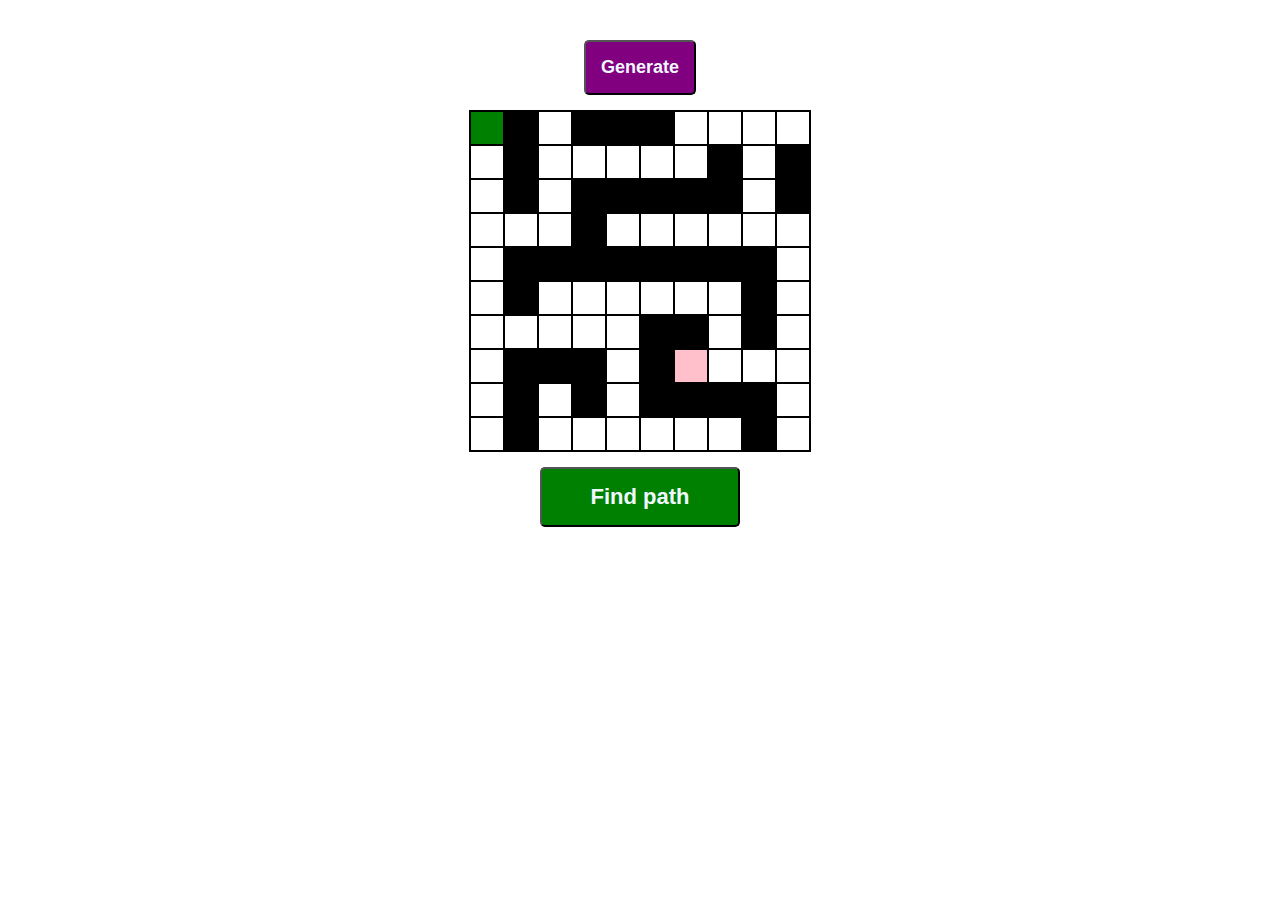
==== carousel/index.html @ 3d4214c8 "Initial commit" ====
<!DOCTYPE html>
<html>
  <head>
    <meta charset="utf-8">
    <meta name="viewport" content="width=device-width,initial-scale=1.0">
    <link href="main.css" rel="stylesheet">
    <title>carousel</title>
</head>
<body>
  <div class="wrapper">
      <div class="button-hold">
          <button id="generateGrid">Generate</button>
        </div>
      <table id="table">
      </table>
      <button id="findPath" class="button">Find path</button>
      <table id="tableSecond">
      </table>
  </div>
</body>
<script src="main.js"></script>
</html>
---- carousel/main.css ----
.wrapper {
    margin: 40px auto;
}
.button-hold {
    display: flex;
    justify-content: center;
    width: 400px;
    margin: 0 auto 15px;
}

.button-hold button {
    font-size: 18px;
    font-weight: bold;
    background: purple;
    color: aliceblue;
    padding: 15px;
    cursor: pointer;
    border-radius: 5px;
}

#table,
#tableSecond {
    margin: 0 auto;
    table-layout: fixed;
    border-collapse: collapse;
}

.cell{
    border: 2px solid black;
    width: 30px;
    height: 30px; 
}

.button{
    width: 200px;
    margin: 15px auto;
    font-size: 22px;
    font-weight: bold;
    background: green;
    color: aliceblue;
    padding: 15px;
    cursor: pointer;
    border-radius: 5px;
    display: block;
}
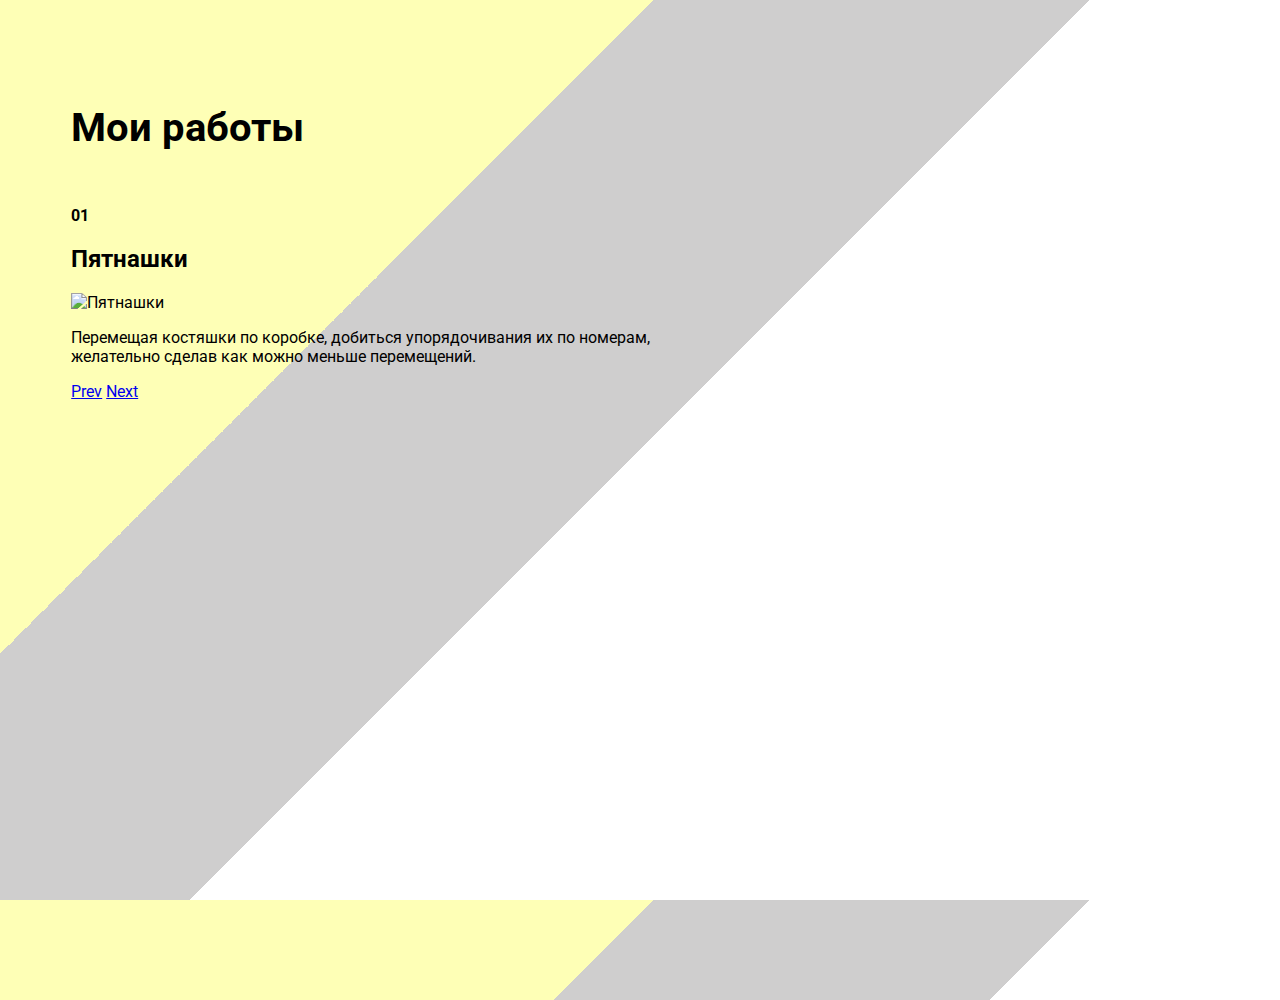
==== commit b285ba06: "Start css" ====
--- a/carousel/index.html
+++ b/carousel/index.html
@@ -4,18 +4,31 @@
     <meta charset="utf-8">
     <meta name="viewport" content="width=device-width,initial-scale=1.0">
     <link href="main.css" rel="stylesheet">
+    <link href="https://fonts.googleapis.com/css?family=Roboto:400,700" rel="stylesheet">
     <title>carousel</title>
 </head>
 <body>
   <div class="wrapper">
-      <div class="button-hold">
-          <button id="generateGrid">Generate</button>
-        </div>
-      <table id="table">
-      </table>
-      <button id="findPath" class="button">Find path</button>
-      <table id="tableSecond">
-      </table>
+    <h1>Мои работы</h1>
+    <div class="carousel">
+      <div class="mask">
+          <div class="slideset">
+              <div class="slide">
+                <strong>01</strong>
+                <h2>Пятнашки</h2>
+                <img src="images/img01.jpg" alt="Пятнашки" width="" height="">
+                <p>Перемещая костяшки по коробке, добиться упорядочивания их по номерам, желательно сделав как можно меньше перемещений.</p>
+              </div>
+              <div class="slide">Slide 2</div>
+              <div class="slide">Slide 3</div>
+              <div class="slide">Slide 4</div>
+              <div class="slide">Slide 5</div>
+          </div>
+      </div>
+      <a href="#" class="btn-prev">Prev</a>
+      <a href="#" class="btn-next">Next</a>
+      <div class="pagination"></div>
+  </div>
   </div>
 </body>
 <script src="main.js"></script>
--- a/carousel/main.css
+++ b/carousel/main.css
@@ -1,45 +1,38 @@
+html {
+    height: 100%;
+}
+body{
+    height: 100%;
+    font-family: 'Roboto', sans-serif;
+    background: linear-gradient( 135deg, #feffb6 30%, #cfcece 0, #cfcece 50%, #feffb6 0, #fff 0%, #fff 0 );
+}
 .wrapper {
-    margin: 40px auto;
-}
-.button-hold {
-    display: flex;
-    justify-content: center;
-    width: 400px;
-    margin: 0 auto 15px;
+    max-width: 90%;
+    margin: 100px auto;
 }
 
-.button-hold button {
-    font-size: 18px;
-    font-weight: bold;
-    background: purple;
-    color: aliceblue;
-    padding: 15px;
-    cursor: pointer;
-    border-radius: 5px;
+h1{
+    font-size: 40px;
+    line-height: 56px;
+    font-weight: 700;
+    margin-bottom: 50px;
+}
+.carousel {
+    position: relative;
 }
 
-#table,
-#tableSecond {
-    margin: 0 auto;
-    table-layout: fixed;
-    border-collapse: collapse;
+.carousel .mask {
+    position: relative;
+    overflow: hidden;
+    width: 600px;
 }
 
-.cell{
-    border: 2px solid black;
-    width: 30px;
-    height: 30px; 
+.carousel .slideset {
+    width: 99999px;
+    float: left;
 }
 
-.button{
-    width: 200px;
-    margin: 15px auto;
-    font-size: 22px;
-    font-weight: bold;
-    background: green;
-    color: aliceblue;
-    padding: 15px;
-    cursor: pointer;
-    border-radius: 5px;
-    display: block;
+.carousel .slide {
+    width: 600px;
+    float: left;
 }
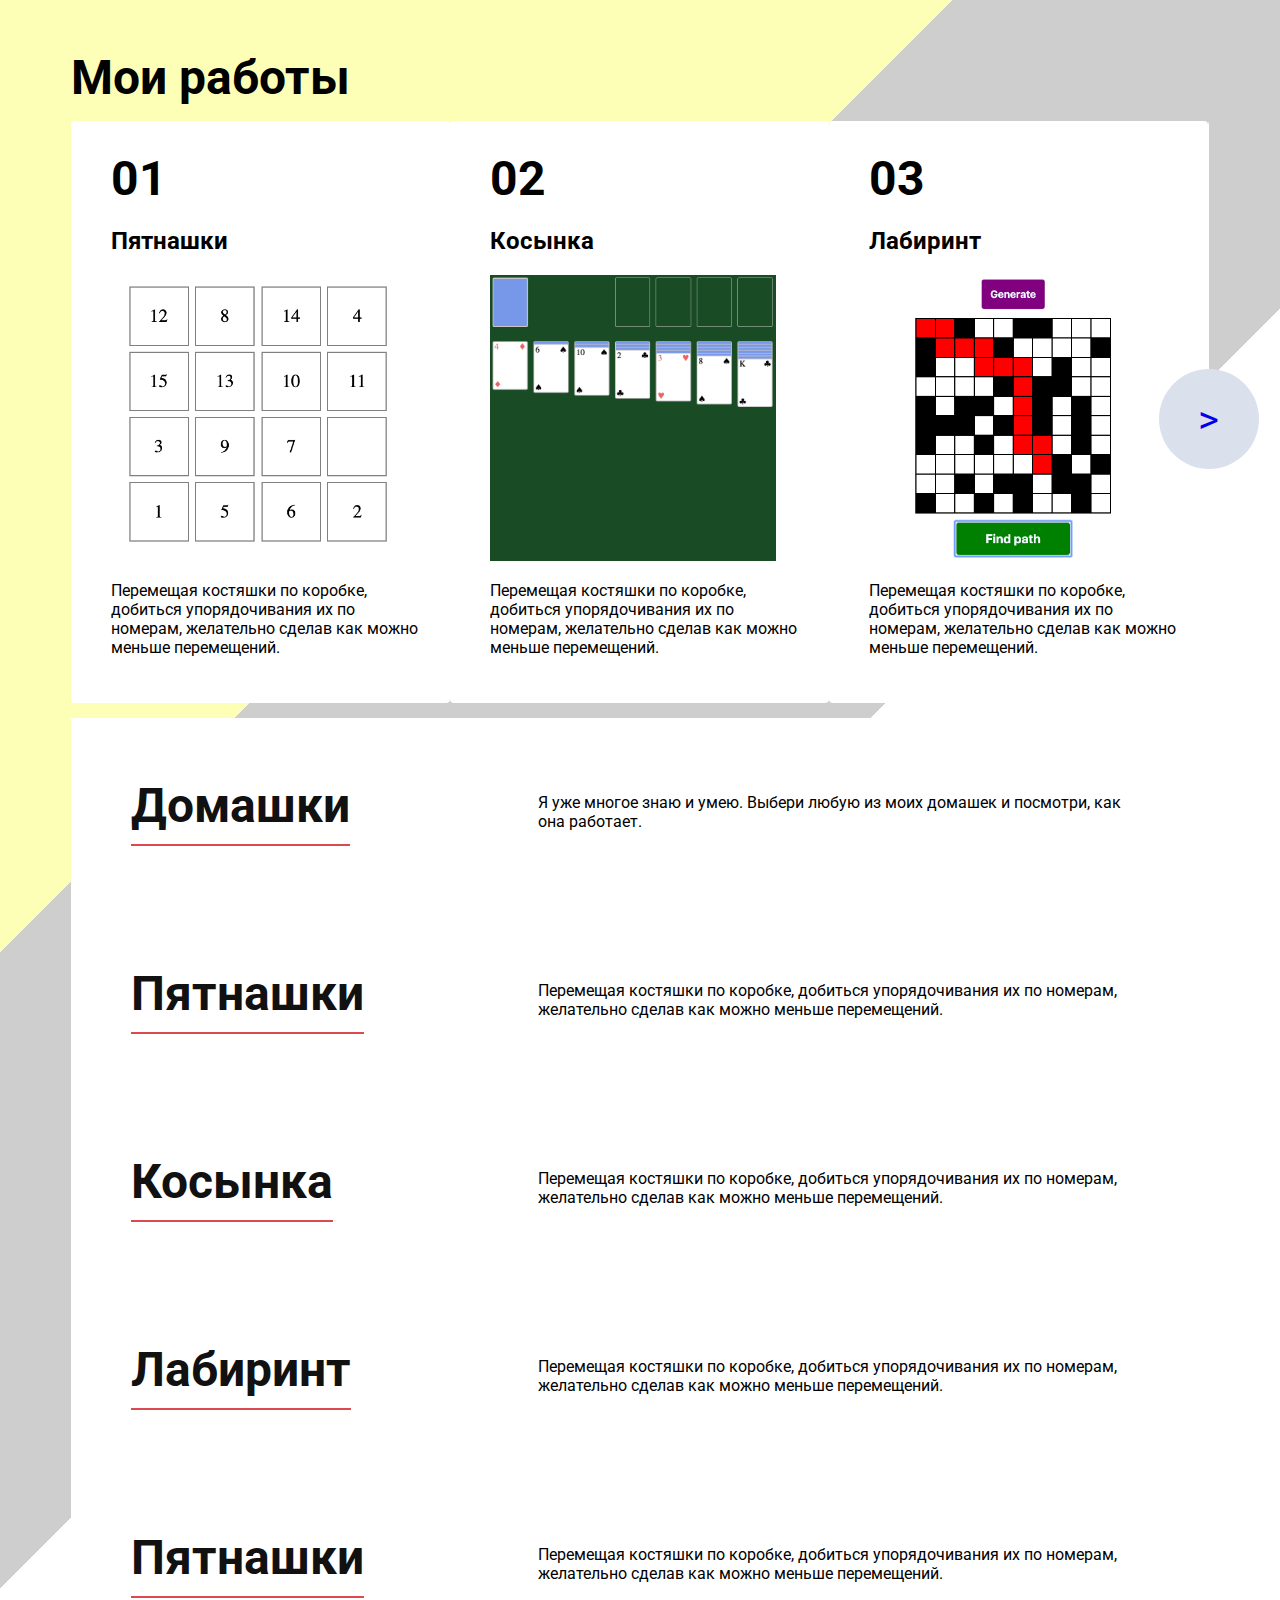
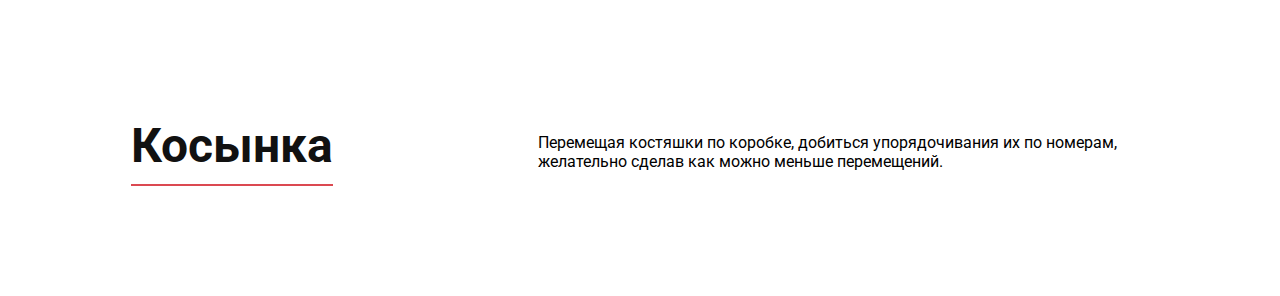
==== commit 43076778: "without tabs" ====
--- a/carousel/index.html
+++ b/carousel/index.html
@@ -10,25 +10,80 @@
 <body>
   <div class="wrapper">
     <h1>Мои работы</h1>
-    <div class="carousel">
-      <div class="mask">
-          <div class="slideset">
-              <div class="slide">
-                <strong>01</strong>
-                <h2>Пятнашки</h2>
-                <img src="images/img01.jpg" alt="Пятнашки" width="" height="">
-                <p>Перемещая костяшки по коробке, добиться упорядочивания их по номерам, желательно сделав как можно меньше перемещений.</p>
-              </div>
-              <div class="slide">Slide 2</div>
-              <div class="slide">Slide 3</div>
-              <div class="slide">Slide 4</div>
-              <div class="slide">Slide 5</div>
-          </div>
+    <div class="carousel-holder">
+      <div class="carousel">
+        <div class="mask">
+            <div class="slideset">
+                <div class="slide 1">
+                  <a href="#" class="slide__item">
+                    <strong>01</strong>
+                    <h2>Пятнашки</h2>
+                    <img src="images/fifteen.png" alt="Пятнашки" width="286" height="286">
+                    <p>Перемещая костяшки по коробке, добиться упорядочивания их по номерам, желательно сделав как можно меньше перемещений.</p>
+                  </a>
+                </div>
+                <div class="slide 2">
+                  <a href="#" class="slide__item">
+                    <strong>02</strong>
+                    <h2>Косынка</h2>
+                    <img src="images/solitaire.png" alt="Косынка" width="286" height="286">
+                    <p>Перемещая костяшки по коробке, добиться упорядочивания их по номерам, желательно сделав как можно меньше перемещений.</p> 
+                  </a>
+                </div>
+                <div class="slide 3">
+                    <a href="#" class="slide__item">
+                      <strong>03</strong>
+                      <h2>Лабиринт</h2>
+                      <img src="images/maze.png" alt="Лабиринт" width="286" height="286">
+                      <p>Перемещая костяшки по коробке, добиться упорядочивания их по номерам, желательно сделав как можно меньше перемещений.</p>
+                    </a>    
+                  </div>
+                <div class="slide 4">
+                  <a href="#" class="slide__item">
+                    <strong>04</strong>
+                    <h2>Пятнашки</h2>
+                    <img src="images/fifteen.png" alt="Пятнашки" width="286" height="286">
+                    <p>Перемещая костяшки по коробке, добиться упорядочивания их по номерам, желательно сделав как можно меньше перемещений.</p>
+                  </a>
+                </div>
+                <div class="slide 5">
+                  <a href="#" class="slide__item">
+                    <strong>05</strong>
+                    <h2>Косынка</h2>
+                    <img src="images/solitaire.png" alt="Косынка" width="286" height="286">
+                    <p>Перемещая костяшки по коробке, добиться упорядочивания их по номерам, желательно сделав как можно меньше перемещений.</p>
+                  </a> 
+                </div>
+            </div>
+        </div>
       </div>
-      <a href="#" class="btn-prev">Prev</a>
-      <a href="#" class="btn-next">Next</a>
-      <div class="pagination"></div>
-  </div>
+      <div class="describe">
+        <div class="describe__item">
+          <h2>Домашки</h2>
+          <div>Я уже многое знаю и умею. Выбери любую из моих домашек и посмотри, как она работает.</div>
+        </div>
+        <div class="describe__item">
+          <h2>Пятнашки</h2>
+          <div>Перемещая костяшки по коробке, добиться упорядочивания их по номерам, желательно сделав как можно меньше перемещений.</div>
+        </div>
+        <div class="describe__item">
+          <h2>Косынка</h2>
+          <div>Перемещая костяшки по коробке, добиться упорядочивания их по номерам, желательно сделав как можно меньше перемещений.</div>
+        </div>
+        <div class="describe__item">
+          <h2>Лабиринт</h2>
+          <div>Перемещая костяшки по коробке, добиться упорядочивания их по номерам, желательно сделав как можно меньше перемещений.</div>
+        </div>
+        <div class="describe__item">
+          <h2>Пятнашки</h2>
+          <div>Перемещая костяшки по коробке, добиться упорядочивания их по номерам, желательно сделав как можно меньше перемещений.</div>
+        </div>
+        <div class="describe__item">
+          <h2>Косынка</h2>
+          <div>Перемещая костяшки по коробке, добиться упорядочивания их по номерам, желательно сделав как можно меньше перемещений.</div>
+        </div>
+      </div>
+    </div>
   </div>
 </body>
 <script src="main.js"></script>
--- a/carousel/main.css
+++ b/carousel/main.css
@@ -1,5 +1,9 @@
+:root {
+    --border-color: #DB4951;
+  }
+
 html {
-    height: 100%;
+    min-height: 100%;
 }
 body{
     height: 100%;
@@ -8,15 +12,16 @@
 }
 .wrapper {
     max-width: 90%;
-    margin: 100px auto;
+    margin: 50px auto;
 }
 
 h1{
-    font-size: 40px;
+    font-size: 48px;
     line-height: 56px;
     font-weight: 700;
-    margin-bottom: 50px;
+    margin: 0 0 15px;
 }
+
 .carousel {
     position: relative;
 }
@@ -24,15 +29,103 @@
 .carousel .mask {
     position: relative;
     overflow: hidden;
-    width: 600px;
+    width: 100%;
 }
 
 .carousel .slideset {
     width: 99999px;
-    float: left;
+    display: flex;
+    transition: margin 0.3s linear 0s;
 }
 
-.carousel .slide {
-    width: 600px;
-    float: left;
+.slide__item {
+    display: block;
+    background: white;
+    color: black;
+    padding: 30px;
+    border-radius: 4px;
+    text-decoration: none;
+    box-shadow: 0 0 rgba(0, 0, 0, 0.15);
+    border-left: 10px solid transparent;
 }
+
+.slide__item:hover {
+    border-color: var(--border-color);
+}
+
+.slide__item strong {
+    font-size: 48px;
+    line-height: 56px;
+    padding-bottom: 10px;
+}
+
+.slide__item {
+    margin-bottom: 15px;
+}
+
+.slide__btn {
+    width: 100px;
+    height: 100px;
+    background: #DAE1EC;
+    display: block;
+    border-radius: 50%;
+    transition: opacity 0.3s linear 0s;
+    position: absolute;
+    top: 50%;
+    transform: translateY(-50%);
+    z-index: 2;
+    text-decoration: none;
+}
+.slide__btn:before {
+    position: absolute;
+    font-size: 40px;
+    top: 50%;
+    left: 50%;
+    transform: translate(-50%, -50%);
+}
+
+.slide__btn--prev {
+    left: -50px;
+}
+
+.slide__btn--prev:before {
+    content: "<";
+}
+
+.slide__btn--next:before {
+    content: ">";
+}
+
+.slide__btn--next {
+    right: -50px;
+}
+
+.slide__btn.disabled {
+    opacity: 0;
+    visibility: hidden;
+}
+
+.describe__item {
+    width: 100%;
+    background: white;
+    padding: 60px;
+    box-shadow: 0 0 rgba(0, 0, 0, 0.15);
+    display: flex;
+    justify-content: space-between;
+    align-items: center;
+    box-sizing: border-box;
+}
+
+.describe__item h2{
+    font-size: 48px;
+    line-height: 56px;
+    color: #111111;
+    margin: 0;
+    padding-bottom: 10px;
+    border-bottom: 2px solid var(--border-color);
+}
+
+.describe__item > div {
+    flex-basis: 60%;
+    max-width: 60%;
+}
